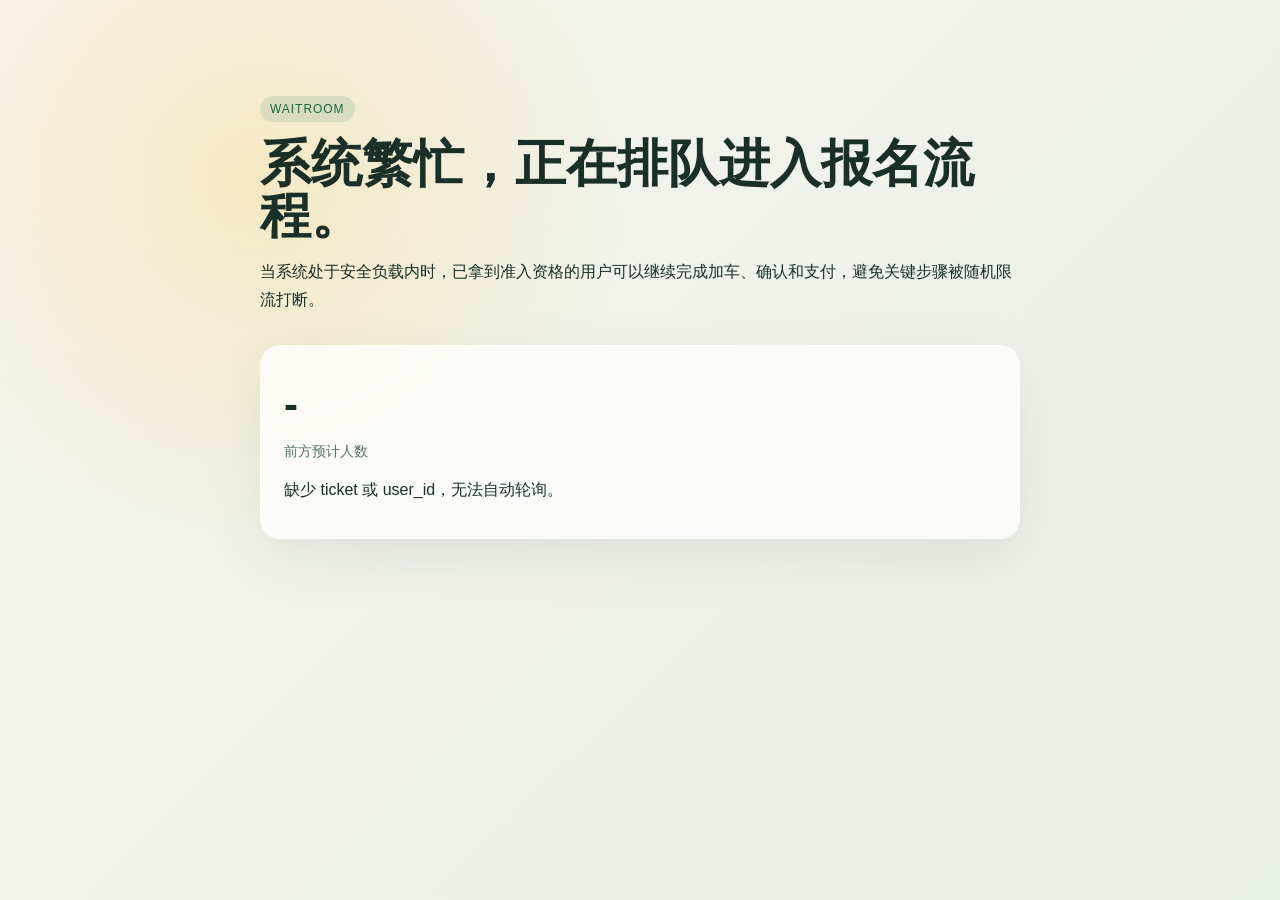
==== openresty/html/waitroom/index.html @ 2630b688 "feat: bootstrap production openresty traffic gateway template" ====
<!doctype html>
<html lang="zh-CN">
  <head>
    <meta charset="utf-8">
    <meta name="viewport" content="width=device-width, initial-scale=1">
    <title>报名排队中</title>
    <style>
      body {
        margin: 0;
        min-height: 100vh;
        font-family: "Helvetica Neue", Helvetica, Arial, sans-serif;
        background:
          radial-gradient(circle at 20% 20%, rgba(255, 183, 3, 0.18), transparent 30%),
          linear-gradient(135deg, #f6f4ef, #e8efe6);
        color: #183028;
      }

      main {
        max-width: 760px;
        margin: 0 auto;
        padding: 96px 24px;
      }

      .label {
        display: inline-block;
        margin-bottom: 16px;
        padding: 6px 10px;
        border-radius: 999px;
        background: rgba(22, 110, 74, 0.12);
        color: #166e4a;
        font-size: 12px;
        letter-spacing: 0.08em;
        text-transform: uppercase;
      }

      h1 {
        margin: 0 0 16px;
        font-size: clamp(2rem, 4vw, 3.5rem);
        line-height: 1.02;
      }

      p {
        margin: 0 0 12px;
        line-height: 1.7;
      }

      .card {
        margin-top: 32px;
        padding: 24px;
        border-radius: 20px;
        background: rgba(255, 255, 255, 0.72);
        box-shadow: 0 18px 60px rgba(29, 48, 40, 0.08);
        backdrop-filter: blur(12px);
      }

      .metric {
        margin: 0;
        font-size: 42px;
        font-weight: 700;
      }

      .muted {
        color: #557368;
        font-size: 14px;
      }

      code {
        background: rgba(0, 0, 0, 0.05);
        padding: 2px 6px;
        border-radius: 6px;
      }
    </style>
  </head>
  <body>
    <main>
      <span class="label">Waitroom</span>
      <h1>系统繁忙，正在排队进入报名流程。</h1>
      <p>当系统处于安全负载内时，已拿到准入资格的用户可以继续完成加车、确认和支付，避免关键步骤被随机限流打断。</p>
      <div class="card">
        <p class="metric" id="ahead">-</p>
        <p class="muted">前方预计人数</p>
        <p id="status">请从业务前端带上 <code>ticket</code> 和 <code>X-User-Id</code> 轮询 <code>/api/queue/status</code>。</p>
      </div>
    </main>
    <script>
      const params = new URLSearchParams(window.location.search);
      const ticket = params.get("ticket");
      const userId = params.get("user_id");
      const aheadNode = document.getElementById("ahead");
      const statusNode = document.getElementById("status");

      async function poll() {
        if (!ticket || !userId) {
          statusNode.textContent = "缺少 ticket 或 user_id，无法自动轮询。";
          return;
        }

        const response = await fetch(`/api/queue/status?ticket=${encodeURIComponent(ticket)}&user_id=${encodeURIComponent(userId)}`, {
          headers: {
            "X-User-Id": userId,
          },
          credentials: "include",
        });
        const data = await response.json();

        if (data.status === "admitted") {
          aheadNode.textContent = "0";
          statusNode.textContent = "已获得准入资格，请返回业务页面继续购物车和支付流程。";
          return;
        }

        aheadNode.textContent = String(data.ahead_count ?? "-");
        statusNode.textContent = `排队中，建议 ${data.poll_after_seconds ?? 3} 秒后再刷新一次。`;
        setTimeout(poll, ((data.poll_after_seconds ?? 3) * 1000));
      }

      poll().catch((error) => {
        statusNode.textContent = `排队状态查询失败：${error}`;
      });
    </script>
  </body>
</html>
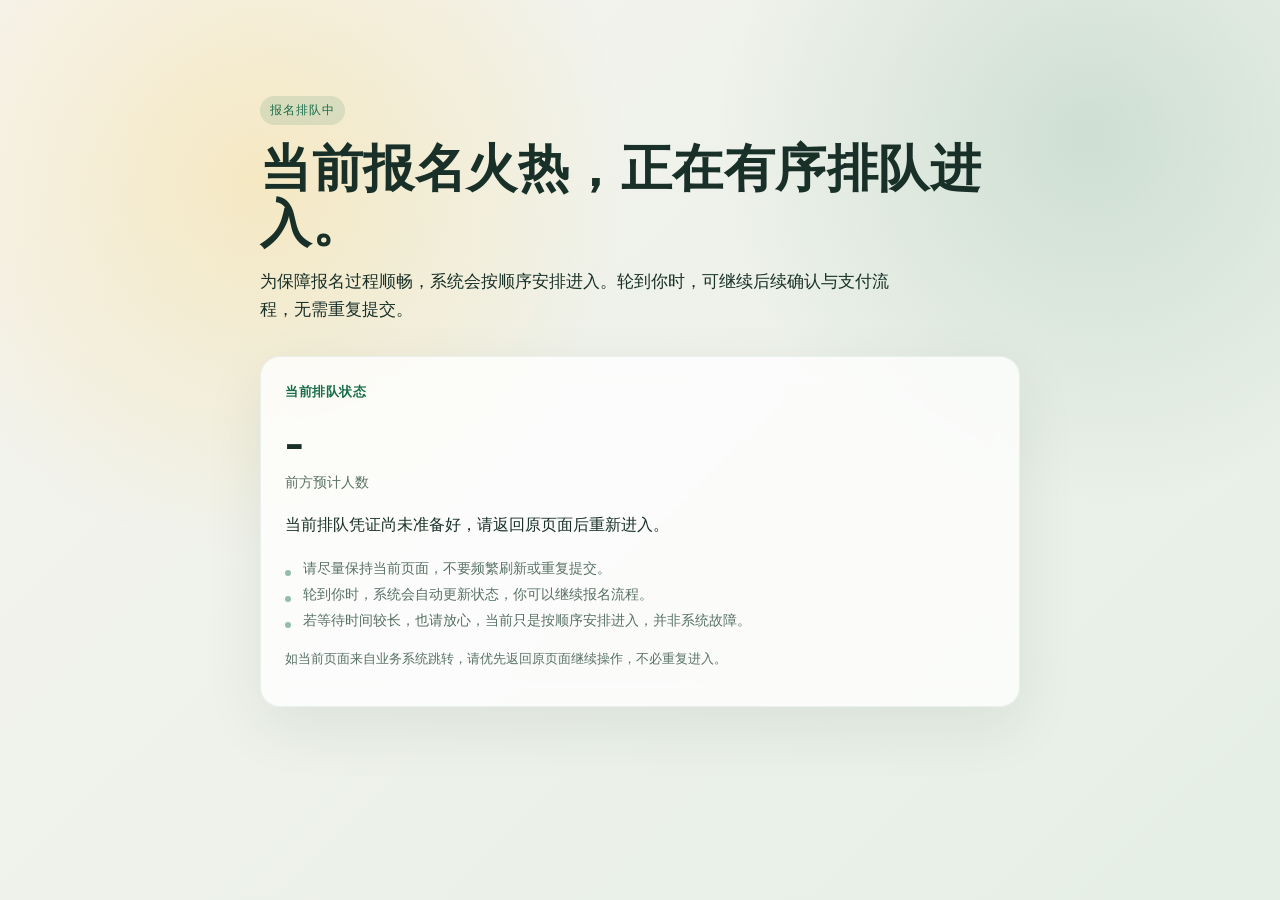
==== commit 4860c551: "feat: improve waitroom user messaging" ====
--- a/openresty/html/waitroom/index.html
+++ b/openresty/html/waitroom/index.html
@@ -5,20 +5,37 @@
     <meta name="viewport" content="width=device-width, initial-scale=1">
     <title>报名排队中</title>
     <style>
+      :root {
+        --bg-start: #f6f4ef;
+        --bg-end: #e5efe5;
+        --text-main: #183028;
+        --text-subtle: #587166;
+        --accent: #176d4a;
+        --accent-soft: rgba(23, 109, 74, 0.12);
+        --card-bg: rgba(255, 255, 255, 0.78);
+        --card-border: rgba(23, 109, 74, 0.08);
+        --shadow: 0 20px 60px rgba(29, 48, 40, 0.08);
+      }
+
       body {
         margin: 0;
         min-height: 100vh;
-        font-family: "Helvetica Neue", Helvetica, Arial, sans-serif;
+        font-family: "Noto Serif SC", "Source Han Serif SC", "PingFang SC", "Microsoft YaHei", serif;
         background:
           radial-gradient(circle at 20% 20%, rgba(255, 183, 3, 0.18), transparent 30%),
-          linear-gradient(135deg, #f6f4ef, #e8efe6);
-        color: #183028;
+          radial-gradient(circle at 85% 15%, rgba(22, 110, 74, 0.14), transparent 28%),
+          linear-gradient(135deg, var(--bg-start), var(--bg-end));
+        color: var(--text-main);
       }
 
       main {
         max-width: 760px;
         margin: 0 auto;
         padding: 96px 24px;
+      }
+
+      .hero {
+        position: relative;
       }
 
       .label {
@@ -26,8 +43,8 @@
         margin-bottom: 16px;
         padding: 6px 10px;
         border-radius: 999px;
-        background: rgba(22, 110, 74, 0.12);
-        color: #166e4a;
+        background: var(--accent-soft);
+        color: var(--accent);
         font-size: 12px;
         letter-spacing: 0.08em;
         text-transform: uppercase;
@@ -36,50 +53,116 @@
       h1 {
         margin: 0 0 16px;
         font-size: clamp(2rem, 4vw, 3.5rem);
-        line-height: 1.02;
+        line-height: 1.08;
+        letter-spacing: 0.01em;
       }
 
       p {
         margin: 0 0 12px;
         line-height: 1.7;
+      }
+
+      .intro {
+        max-width: 640px;
+        font-size: 1.04rem;
       }
 
       .card {
         margin-top: 32px;
         padding: 24px;
         border-radius: 20px;
-        background: rgba(255, 255, 255, 0.72);
-        box-shadow: 0 18px 60px rgba(29, 48, 40, 0.08);
+        background: var(--card-bg);
+        border: 1px solid var(--card-border);
+        box-shadow: var(--shadow);
         backdrop-filter: blur(12px);
       }
 
+      .eyebrow {
+        margin-bottom: 10px;
+        color: var(--accent);
+        font-size: 13px;
+        font-weight: 600;
+        letter-spacing: 0.04em;
+      }
+
       .metric {
-        margin: 0;
-        font-size: 42px;
+        margin: 8px 0 2px;
+        font-size: clamp(2.4rem, 6vw, 3.5rem);
         font-weight: 700;
+        line-height: 1;
       }
 
       .muted {
-        color: #557368;
+        color: var(--text-subtle);
         font-size: 14px;
       }
 
-      code {
-        background: rgba(0, 0, 0, 0.05);
-        padding: 2px 6px;
-        border-radius: 6px;
+      #status {
+        margin-top: 16px;
+        font-size: 1rem;
+      }
+
+      .tips {
+        margin: 22px 0 0;
+        padding: 0;
+        list-style: none;
+        color: var(--text-subtle);
+        font-size: 14px;
+      }
+
+      .tips li {
+        margin-top: 8px;
+        padding-left: 18px;
+        position: relative;
+      }
+
+      .tips li::before {
+        content: "";
+        position: absolute;
+        left: 0;
+        top: 10px;
+        width: 6px;
+        height: 6px;
+        border-radius: 999px;
+        background: rgba(23, 109, 74, 0.45);
+      }
+
+      .status-note {
+        margin-top: 18px;
+        color: var(--text-subtle);
+        font-size: 13px;
+      }
+
+      @media (max-width: 640px) {
+        main {
+          padding: 72px 20px;
+        }
+
+        .card {
+          padding: 20px;
+          border-radius: 18px;
+        }
       }
     </style>
   </head>
   <body>
     <main>
-      <span class="label">Waitroom</span>
-      <h1>系统繁忙，正在排队进入报名流程。</h1>
-      <p>当系统处于安全负载内时，已拿到准入资格的用户可以继续完成加车、确认和支付，避免关键步骤被随机限流打断。</p>
+      <section class="hero">
+        <span class="label">报名排队中</span>
+        <h1>当前报名火热，正在有序排队进入。</h1>
+        <p class="intro">为保障报名过程顺畅，系统会按顺序安排进入。轮到你时，可继续后续确认与支付流程，无需重复提交。</p>
+      </section>
       <div class="card">
-        <p class="metric" id="ahead">-</p>
+        <p class="eyebrow">当前排队状态</p>
+        <p class="metric" id="ahead" aria-live="polite">-</p>
         <p class="muted">前方预计人数</p>
-        <p id="status">请从业务前端带上 <code>ticket</code> 和 <code>X-User-Id</code> 轮询 <code>/api/queue/status</code>。</p>
+        <p id="status" aria-live="polite">正在为你确认排队状态，请稍候。</p>
+        <ul class="tips">
+          <li>请尽量保持当前页面，不要频繁刷新或重复提交。</li>
+          <li>轮到你时，系统会自动更新状态，你可以继续报名流程。</li>
+          <li>若等待时间较长，也请放心，当前只是按顺序安排进入，并非系统故障。</li>
+        </ul>
+        <p class="status-note">如当前页面来自业务系统跳转，请优先返回原页面继续操作，不必重复进入。</p>
       </div>
     </main>
     <script>
@@ -91,7 +174,8 @@
 
       async function poll() {
         if (!ticket || !userId) {
-          statusNode.textContent = "缺少 ticket 或 user_id，无法自动轮询。";
+          aheadNode.textContent = "-";
+          statusNode.textContent = "当前排队凭证尚未准备好，请返回原页面后重新进入。";
           return;
         }
 
@@ -101,21 +185,34 @@
           },
           credentials: "include",
         });
+
+        if (!response.ok) {
+          throw new Error(`http_${response.status}`);
+        }
+
         const data = await response.json();
 
         if (data.status === "admitted") {
           aheadNode.textContent = "0";
-          statusNode.textContent = "已获得准入资格，请返回业务页面继续购物车和支付流程。";
+          statusNode.textContent = "已为你安排进入，请返回原页面继续后续报名流程。";
           return;
         }
 
+        if (data.status !== "queued") {
+          aheadNode.textContent = "-";
+          statusNode.textContent = "当前状态正在更新，请稍后返回原页面重新查看。";
+          return;
+        }
+
         aheadNode.textContent = String(data.ahead_count ?? "-");
-        statusNode.textContent = `排队中，建议 ${data.poll_after_seconds ?? 3} 秒后再刷新一次。`;
+        statusNode.textContent = `正在排队中，建议 ${data.poll_after_seconds ?? 3} 秒后再查看最新状态。`;
         setTimeout(poll, ((data.poll_after_seconds ?? 3) * 1000));
       }
 
       poll().catch((error) => {
-        statusNode.textContent = `排队状态查询失败：${error}`;
+        aheadNode.textContent = "-";
+        statusNode.textContent = "当前状态获取失败，请稍后再试，或返回原页面重新进入。";
+        console.error("waitroom poll failed:", error);
       });
     </script>
   </body>
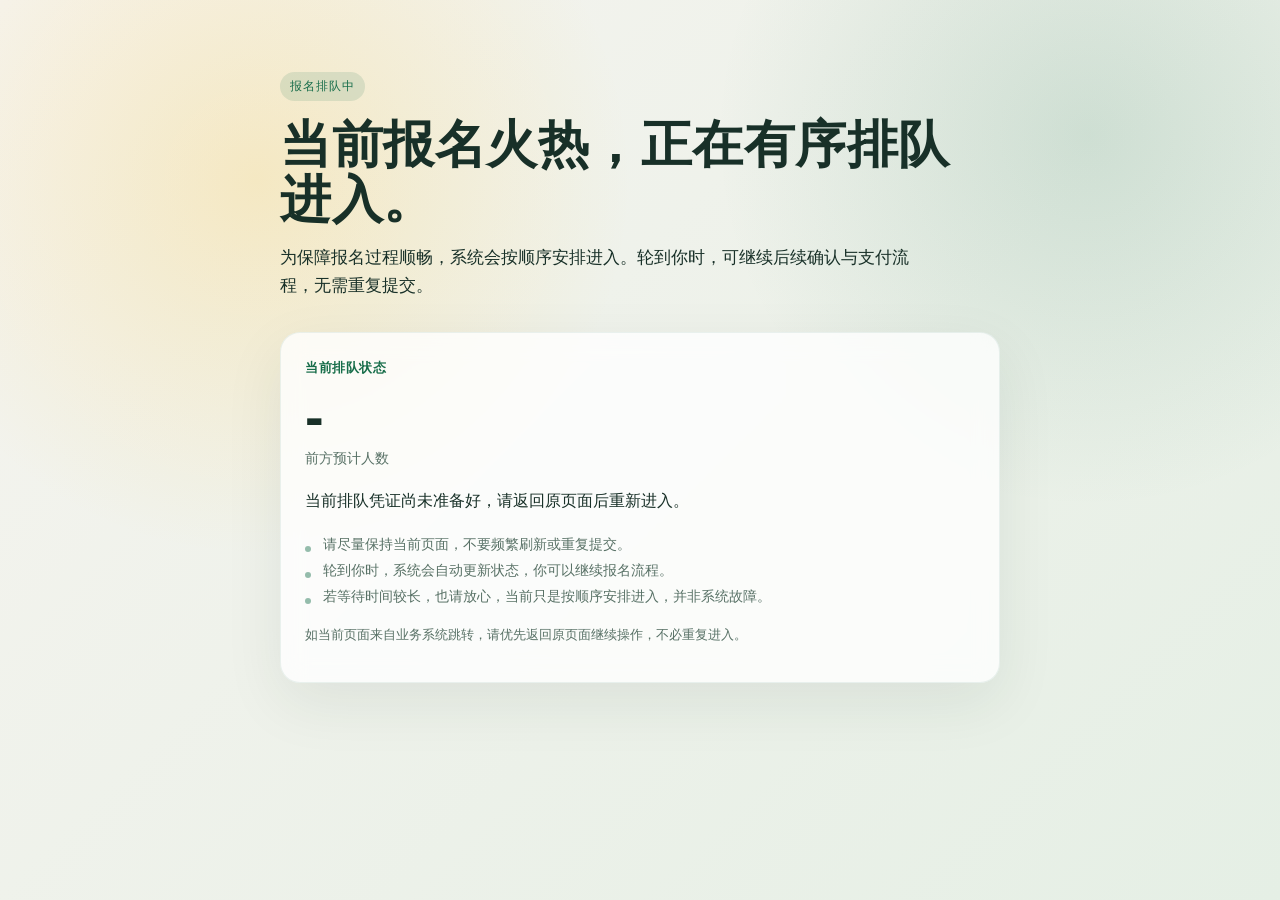
==== commit c3e9e1be: "feat: improve mobile compatibility for waitroom page" ====
--- a/openresty/html/waitroom/index.html
+++ b/openresty/html/waitroom/index.html
@@ -3,6 +3,7 @@
   <head>
     <meta charset="utf-8">
     <meta name="viewport" content="width=device-width, initial-scale=1">
+    <meta name="format-detection" content="telephone=no,email=no,address=no">
     <title>报名排队中</title>
     <style>
       :root {
@@ -17,10 +18,14 @@
         --shadow: 0 20px 60px rgba(29, 48, 40, 0.08);
       }
 
+      * {
+        box-sizing: border-box;
+      }
+
       body {
         margin: 0;
         min-height: 100vh;
-        font-family: "Noto Serif SC", "Source Han Serif SC", "PingFang SC", "Microsoft YaHei", serif;
+        font-family: "PingFang SC", "Hiragino Sans GB", "Microsoft YaHei", "Noto Sans CJK SC", "Helvetica Neue", Arial, sans-serif;
         background:
           radial-gradient(circle at 20% 20%, rgba(255, 183, 3, 0.18), transparent 30%),
           radial-gradient(circle at 85% 15%, rgba(22, 110, 74, 0.14), transparent 28%),
@@ -29,9 +34,12 @@
       }
 
       main {
+        width: 100%;
         max-width: 760px;
         margin: 0 auto;
-        padding: 96px 24px;
+        padding: 72px 20px 40px;
+        padding-top: calc(72px + env(safe-area-inset-top));
+        padding-bottom: calc(40px + env(safe-area-inset-bottom));
       }
 
       .hero {
@@ -52,6 +60,7 @@
 
       h1 {
         margin: 0 0 16px;
+        font-size: 2rem;
         font-size: clamp(2rem, 4vw, 3.5rem);
         line-height: 1.08;
         letter-spacing: 0.01em;
@@ -74,6 +83,7 @@
         background: var(--card-bg);
         border: 1px solid var(--card-border);
         box-shadow: var(--shadow);
+        -webkit-backdrop-filter: blur(12px);
         backdrop-filter: blur(12px);
       }
 
@@ -133,11 +143,35 @@
         font-size: 13px;
       }
 
+      @media (max-width: 480px) {
+        main {
+          padding: 56px 16px 32px;
+          padding-top: calc(56px + env(safe-area-inset-top));
+          padding-bottom: calc(32px + env(safe-area-inset-bottom));
+        }
+
+        .label {
+          margin-bottom: 14px;
+        }
+
+        h1 {
+          line-height: 1.14;
+        }
+
+        .intro {
+          font-size: 0.98rem;
+        }
+
+        .metric {
+          font-size: 2.6rem;
+        }
+
+        .tips {
+          font-size: 13px;
+        }
+      }
+
       @media (max-width: 640px) {
-        main {
-          padding: 72px 20px;
-        }
-
         .card {
           padding: 20px;
           border-radius: 18px;
@@ -166,54 +200,86 @@
       </div>
     </main>
     <script>
-      const params = new URLSearchParams(window.location.search);
-      const ticket = params.get("ticket");
-      const userId = params.get("user_id");
-      const aheadNode = document.getElementById("ahead");
-      const statusNode = document.getElementById("status");
-
-      async function poll() {
-        if (!ticket || !userId) {
-          aheadNode.textContent = "-";
-          statusNode.textContent = "当前排队凭证尚未准备好，请返回原页面后重新进入。";
-          return;
-        }
-
-        const response = await fetch(`/api/queue/status?ticket=${encodeURIComponent(ticket)}&user_id=${encodeURIComponent(userId)}`, {
-          headers: {
-            "X-User-Id": userId,
-          },
-          credentials: "include",
-        });
-
-        if (!response.ok) {
-          throw new Error(`http_${response.status}`);
-        }
-
-        const data = await response.json();
-
-        if (data.status === "admitted") {
-          aheadNode.textContent = "0";
-          statusNode.textContent = "已为你安排进入，请返回原页面继续后续报名流程。";
-          return;
-        }
-
-        if (data.status !== "queued") {
-          aheadNode.textContent = "-";
-          statusNode.textContent = "当前状态正在更新，请稍后返回原页面重新查看。";
-          return;
-        }
-
-        aheadNode.textContent = String(data.ahead_count ?? "-");
-        statusNode.textContent = `正在排队中，建议 ${data.poll_after_seconds ?? 3} 秒后再查看最新状态。`;
-        setTimeout(poll, ((data.poll_after_seconds ?? 3) * 1000));
-      }
-
-      poll().catch((error) => {
-        aheadNode.textContent = "-";
-        statusNode.textContent = "当前状态获取失败，请稍后再试，或返回原页面重新进入。";
-        console.error("waitroom poll failed:", error);
-      });
+      (function () {
+        function getQueryParam(name) {
+          var pattern = new RegExp("(?:[?&])" + name + "=([^&]*)");
+          var match = pattern.exec(window.location.search || "");
+          return match ? decodeURIComponent(match[1].replace(/\+/g, " ")) : "";
+        }
+
+        function setStatus(aheadText, statusText) {
+          aheadNode.textContent = aheadText;
+          statusNode.textContent = statusText;
+        }
+
+        function requestStatus(onSuccess, onError) {
+          var xhr = new XMLHttpRequest();
+          var requestUrl = "/api/queue/status?ticket=" + encodeURIComponent(ticket) + "&user_id=" + encodeURIComponent(userId);
+
+          xhr.open("GET", requestUrl, true);
+          xhr.withCredentials = true;
+          xhr.setRequestHeader("X-User-Id", userId);
+          xhr.onreadystatechange = function () {
+            var data;
+
+            if (xhr.readyState !== 4) {
+              return;
+            }
+
+            if (xhr.status < 200 || xhr.status >= 300) {
+              onError("http_" + xhr.status);
+              return;
+            }
+
+            try {
+              data = JSON.parse(xhr.responseText || "{}");
+            } catch (error) {
+              onError("invalid_json");
+              return;
+            }
+
+            onSuccess(data);
+          };
+          xhr.onerror = function () {
+            onError("network_error");
+          };
+          xhr.send(null);
+        }
+
+        function poll() {
+          if (!ticket || !userId) {
+            setStatus("-", "当前排队凭证尚未准备好，请返回原页面后重新进入。");
+            return;
+          }
+
+          requestStatus(function (data) {
+            if (data.status === "admitted") {
+              setStatus("0", "已为你安排进入，请返回原页面继续后续报名流程。");
+              return;
+            }
+
+            if (data.status !== "queued") {
+              setStatus("-", "当前状态正在更新，请稍后返回原页面重新查看。");
+              return;
+            }
+
+            setStatus(String(data.ahead_count != null ? data.ahead_count : "-"), "正在排队中，建议 " + (data.poll_after_seconds || 3) + " 秒后再查看最新状态。");
+            setTimeout(poll, (data.poll_after_seconds || 3) * 1000);
+          }, function (error) {
+            setStatus("-", "当前状态获取失败，请稍后再试，或返回原页面重新进入。");
+            if (window.console && window.console.error) {
+              window.console.error("waitroom poll failed:", error);
+            }
+          });
+        }
+
+        var ticket = getQueryParam("ticket");
+        var userId = getQueryParam("user_id");
+        var aheadNode = document.getElementById("ahead");
+        var statusNode = document.getElementById("status");
+
+        poll();
+      })();
     </script>
   </body>
 </html>
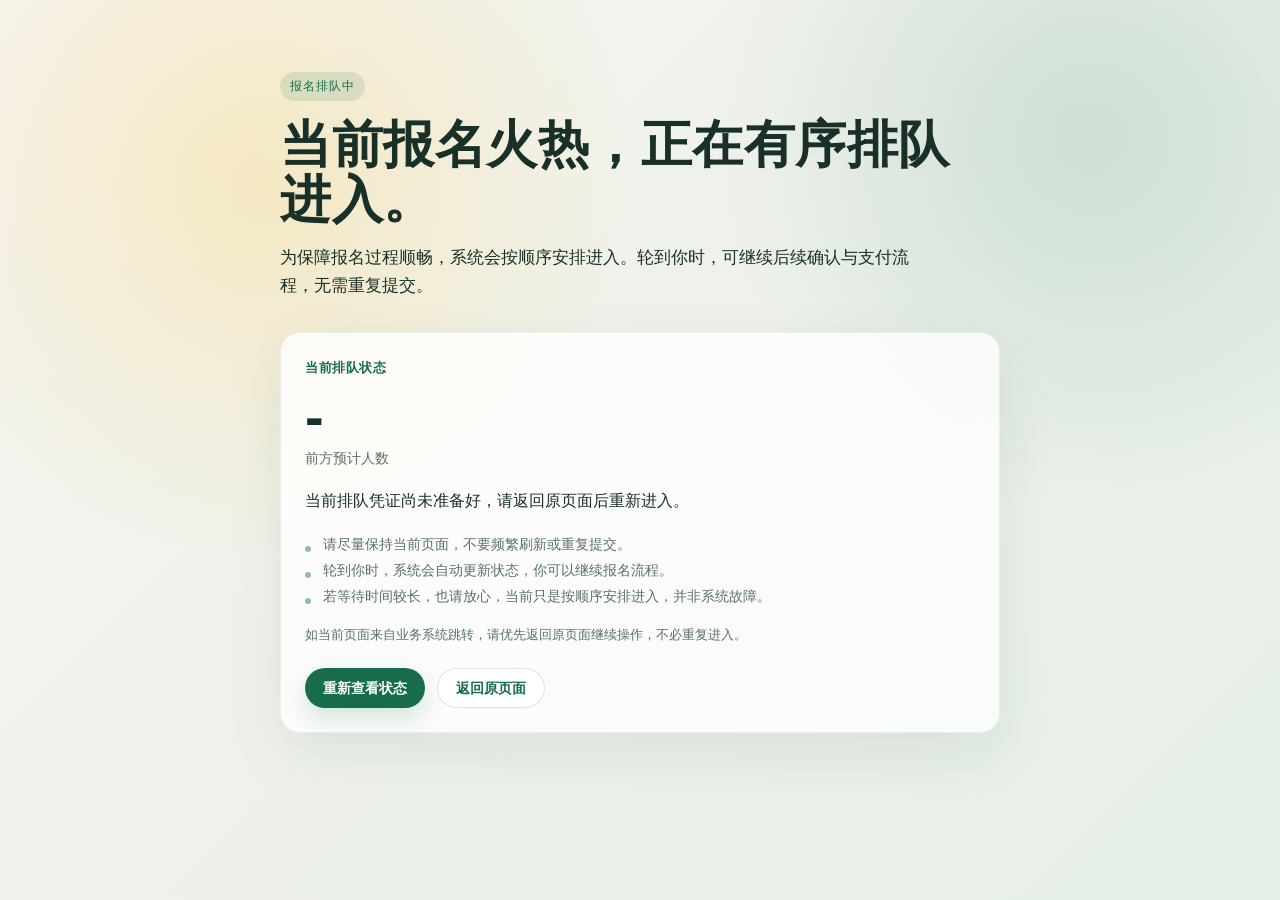
==== commit ec0d57f3: "feat: add fallback actions to waitroom page" ====
--- a/openresty/html/waitroom/index.html
+++ b/openresty/html/waitroom/index.html
@@ -143,6 +143,46 @@
         font-size: 13px;
       }
 
+      .actions {
+        display: flex;
+        flex-wrap: wrap;
+        gap: 12px;
+        margin-top: 22px;
+      }
+
+      .action-button {
+        appearance: none;
+        border: 0;
+        border-radius: 999px;
+        padding: 12px 18px;
+        font-size: 14px;
+        font-weight: 600;
+        line-height: 1;
+        cursor: pointer;
+        transition: transform 0.18s ease, box-shadow 0.18s ease, opacity 0.18s ease;
+      }
+
+      .action-button:active {
+        transform: translateY(1px);
+      }
+
+      .action-button:disabled {
+        opacity: 0.7;
+        cursor: not-allowed;
+      }
+
+      .action-primary {
+        background: var(--accent);
+        color: #fff;
+        box-shadow: 0 10px 24px rgba(23, 109, 74, 0.18);
+      }
+
+      .action-secondary {
+        background: rgba(255, 255, 255, 0.86);
+        color: var(--accent);
+        border: 1px solid rgba(23, 109, 74, 0.16);
+      }
+
       @media (max-width: 480px) {
         main {
           padding: 56px 16px 32px;
@@ -168,6 +208,14 @@
 
         .tips {
           font-size: 13px;
+        }
+
+        .actions {
+          flex-direction: column;
+        }
+
+        .action-button {
+          width: 100%;
         }
       }
 
@@ -197,10 +245,23 @@
           <li>若等待时间较长，也请放心，当前只是按顺序安排进入，并非系统故障。</li>
         </ul>
         <p class="status-note">如当前页面来自业务系统跳转，请优先返回原页面继续操作，不必重复进入。</p>
+        <div class="actions">
+          <button type="button" class="action-button action-primary" id="refreshButton">重新查看状态</button>
+          <button type="button" class="action-button action-secondary" id="backButton">返回原页面</button>
+        </div>
       </div>
     </main>
     <script>
       (function () {
+        var ticket = getQueryParam("ticket");
+        var userId = getQueryParam("user_id");
+        var aheadNode = document.getElementById("ahead");
+        var statusNode = document.getElementById("status");
+        var refreshButton = document.getElementById("refreshButton");
+        var backButton = document.getElementById("backButton");
+        var pollTimer = null;
+        var pollInFlight = false;
+
         function getQueryParam(name) {
           var pattern = new RegExp("(?:[?&])" + name + "=([^&]*)");
           var match = pattern.exec(window.location.search || "");
@@ -210,6 +271,37 @@
         function setStatus(aheadText, statusText) {
           aheadNode.textContent = aheadText;
           statusNode.textContent = statusText;
+        }
+
+        function cancelScheduledPoll() {
+          if (pollTimer) {
+            clearTimeout(pollTimer);
+            pollTimer = null;
+          }
+        }
+
+        function scheduleNextPoll(seconds) {
+          cancelScheduledPoll();
+          pollTimer = setTimeout(poll, seconds * 1000);
+        }
+
+        function setRefreshState(disabled) {
+          refreshButton.disabled = disabled;
+          refreshButton.textContent = disabled ? "状态更新中..." : "重新查看状态";
+        }
+
+        function goBackToSource() {
+          if (document.referrer) {
+            window.location.href = document.referrer;
+            return;
+          }
+
+          if (window.history.length > 1) {
+            window.history.back();
+            return;
+          }
+
+          window.location.href = "/";
         }
 
         function requestStatus(onSuccess, onError) {
@@ -247,25 +339,40 @@
         }
 
         function poll() {
+          if (pollInFlight) {
+            return;
+          }
+
           if (!ticket || !userId) {
             setStatus("-", "当前排队凭证尚未准备好，请返回原页面后重新进入。");
             return;
           }
 
+          pollInFlight = true;
+          setRefreshState(true);
+
           requestStatus(function (data) {
+            pollInFlight = false;
+            setRefreshState(false);
+
             if (data.status === "admitted") {
+              cancelScheduledPoll();
               setStatus("0", "已为你安排进入，请返回原页面继续后续报名流程。");
               return;
             }
 
             if (data.status !== "queued") {
+              cancelScheduledPoll();
               setStatus("-", "当前状态正在更新，请稍后返回原页面重新查看。");
               return;
             }
 
             setStatus(String(data.ahead_count != null ? data.ahead_count : "-"), "正在排队中，建议 " + (data.poll_after_seconds || 3) + " 秒后再查看最新状态。");
-            setTimeout(poll, (data.poll_after_seconds || 3) * 1000);
+            scheduleNextPoll(data.poll_after_seconds || 3);
           }, function (error) {
+            pollInFlight = false;
+            setRefreshState(false);
+            cancelScheduledPoll();
             setStatus("-", "当前状态获取失败，请稍后再试，或返回原页面重新进入。");
             if (window.console && window.console.error) {
               window.console.error("waitroom poll failed:", error);
@@ -273,10 +380,14 @@
           });
         }
 
-        var ticket = getQueryParam("ticket");
-        var userId = getQueryParam("user_id");
-        var aheadNode = document.getElementById("ahead");
-        var statusNode = document.getElementById("status");
+        refreshButton.addEventListener("click", function () {
+          cancelScheduledPoll();
+          poll();
+        });
+
+        backButton.addEventListener("click", function () {
+          goBackToSource();
+        });
 
         poll();
       })();
